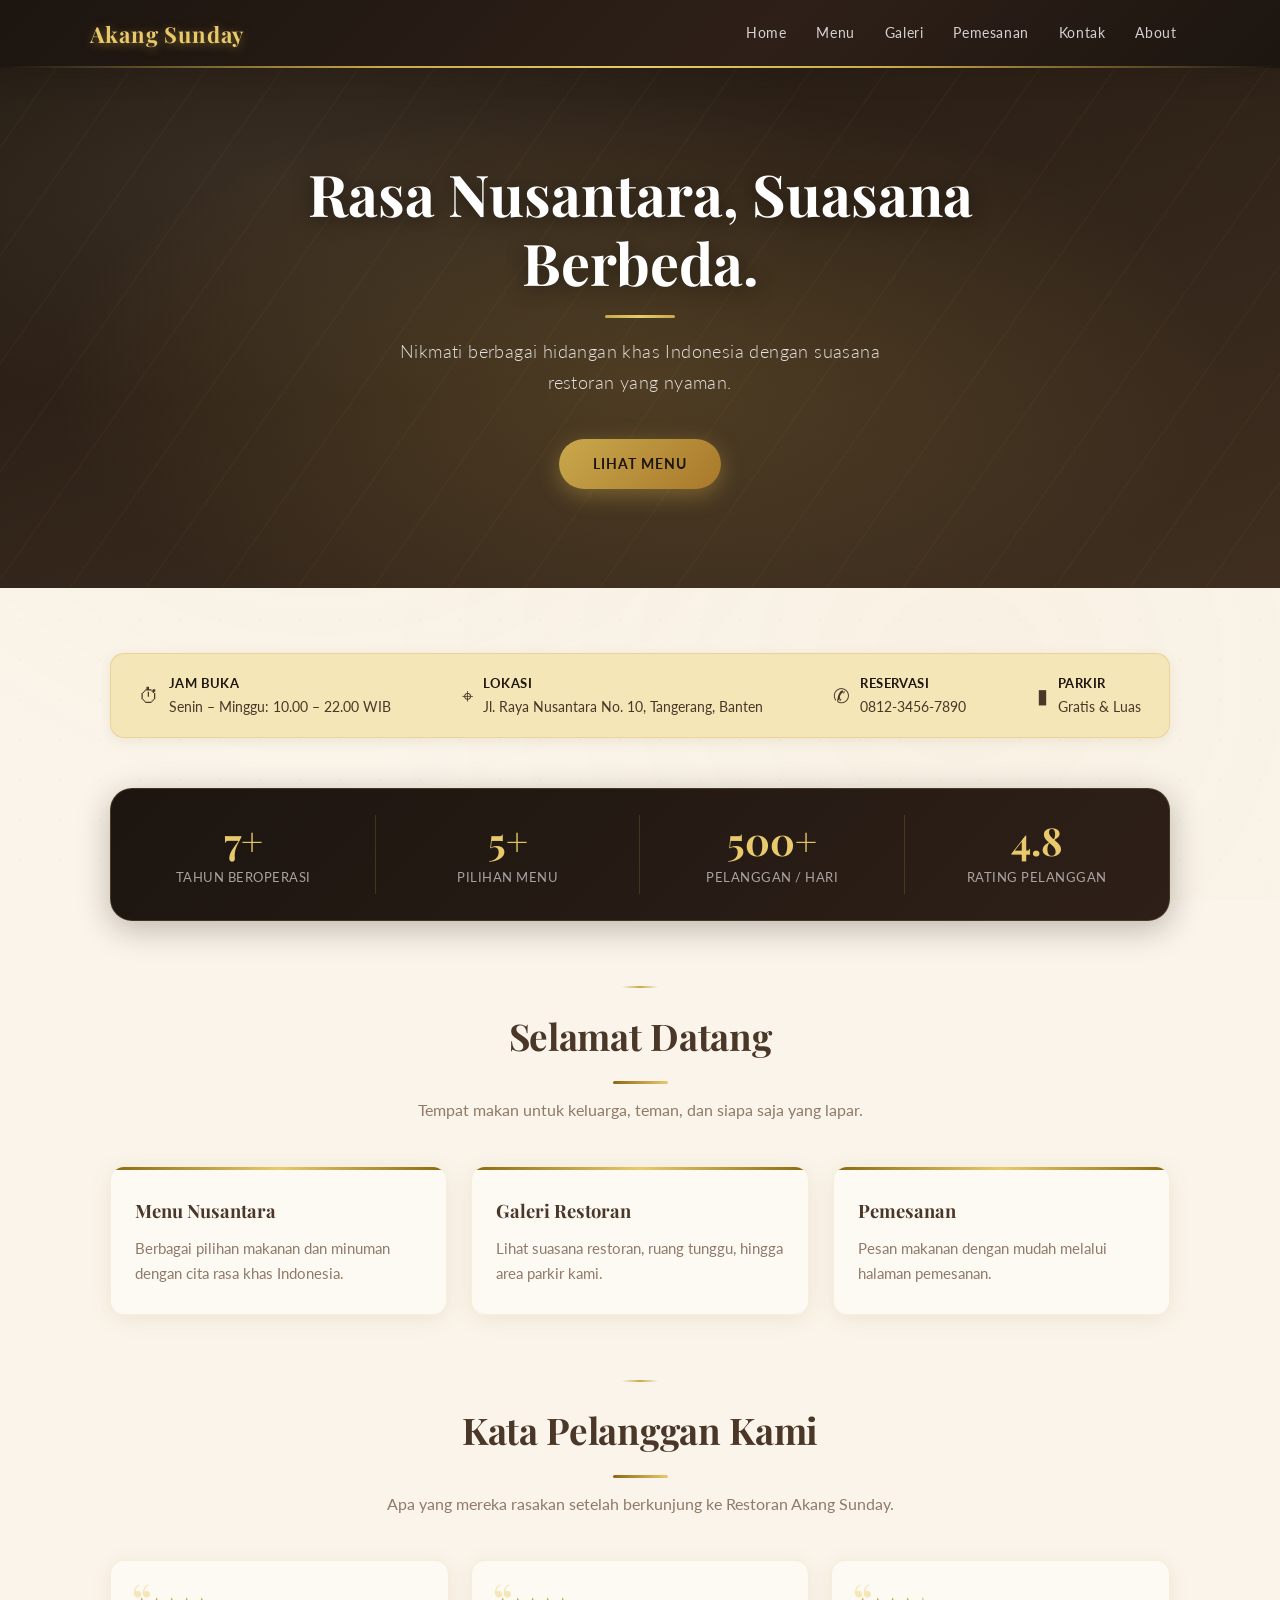
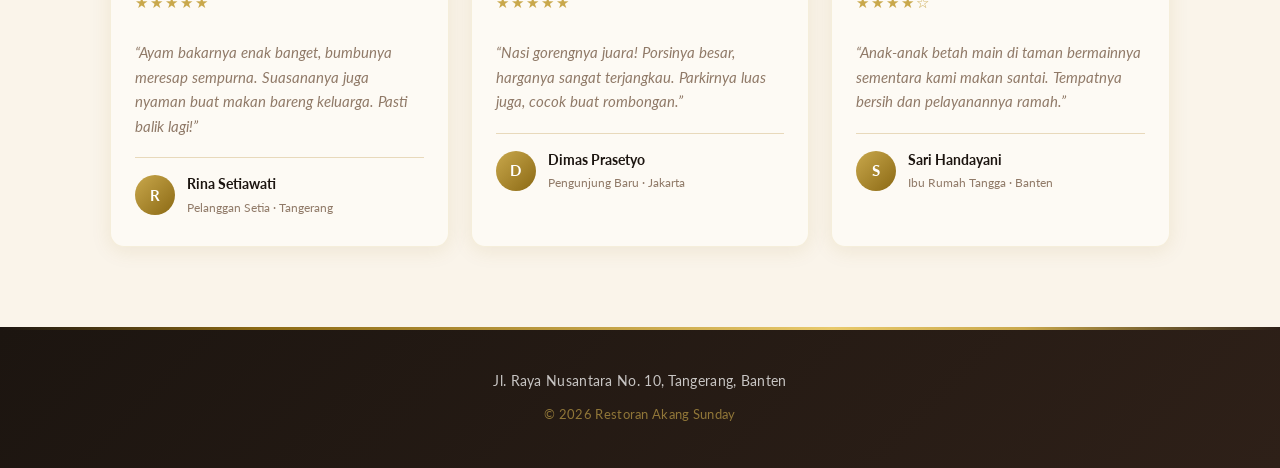
==== index.html @ 88103ca1 "index.html" ====
<!DOCTYPE html>
<html lang="id">

<head>
    <meta charset="UTF-8">
    <meta name="viewport" content="width=device-width, initial-scale=1.0">
    <title>Restoran Akang Sunday &mdash; Rasa Nusantara, Suasana Berbeda</title>
    <meta name="description"
        content="Restoran Akang Sunday menyajikan hidangan khas Nusantara dengan suasana nyaman untuk keluarga dan teman.">

    <link rel="stylesheet" href="style.css">
</head>

<body>

    <!-- NAVBAR -->
    <nav>
        <div class="logo">Akang Sunday</div>

        <div class="nav-menu">
            <a href="index.html">Home</a>
            <a href="menu.html">Menu</a>
            <a href="gallery.html">Galeri</a>
            <a href="pemesanan.html">Pemesanan</a>
            <a href="kontak.html">Kontak</a>
            <a href="about.html">About</a>
        </div>
    </nav>

    <!-- HERO -->
    <section class="hero">
        <div class="hero-content">

            <h1>Rasa Nusantara, Suasana Berbeda.</h1>

            <p>
                Nikmati berbagai hidangan khas Indonesia
                dengan suasana restoran yang nyaman.
            </p>

            <a href="menu.html" class="button">
                Lihat Menu
            </a>

        </div>
    </section>

    <!-- CONTENT -->
    <div class="container">

        <!-- INFO STRIP -->
        <div class="info-strip">

            <div class="info-strip-item">
                <span class="info-strip-icon">&#9201;</span>
                <div>
                    <strong>Jam Buka</strong>
                    Senin &ndash; Minggu: 10.00 &ndash; 22.00 WIB
                </div>
            </div>

            <div class="info-strip-item">
                <span class="info-strip-icon">&#8982;</span>
                <div>
                    <strong>Lokasi</strong>
                    Jl. Raya Nusantara No. 10, Tangerang, Banten
                </div>
            </div>

            <div class="info-strip-item">
                <span class="info-strip-icon">&#9990;</span>
                <div>
                    <strong>Reservasi</strong>
                    0812-3456-7890
                </div>
            </div>

            <div class="info-strip-item">
                <span class="info-strip-icon">&#9646;</span>
                <div>
                    <strong>Parkir</strong>
                    Gratis &amp; Luas
                </div>
            </div>

        </div>

        <!-- STATS BANNER -->
        <div class="stats-banner">

            <div class="stat-item">
                <span class="stat-number">7+</span>
                <span class="stat-label">Tahun Beroperasi</span>
            </div>

            <div class="stat-item">
                <span class="stat-number">5+</span>
                <span class="stat-label">Pilihan Menu</span>
            </div>

            <div class="stat-item">
                <span class="stat-number">500+</span>
                <span class="stat-label">Pelanggan / Hari</span>
            </div>

            <div class="stat-item">
                <span class="stat-number">4.8</span>
                <span class="stat-label">Rating Pelanggan</span>
            </div>

        </div>

        <!-- SELAMAT DATANG -->
        <div class="title">
            <h2>Selamat Datang</h2>

            <p>
                Tempat makan untuk keluarga, teman,
                dan siapa saja yang lapar.
            </p>
        </div>

        <div class="card">

            <div class="item">
                <h3>Menu Nusantara</h3>

                <p>
                    Berbagai pilihan makanan dan minuman
                    dengan cita rasa khas Indonesia.
                </p>
            </div>

            <div class="item">
                <h3>Galeri Restoran</h3>

                <p>
                    Lihat suasana restoran, ruang tunggu,
                    hingga area parkir kami.
                </p>
            </div>

            <div class="item">
                <h3>Pemesanan</h3>

                <p>
                    Pesan makanan dengan mudah melalui
                    halaman pemesanan.
                </p>
            </div>

        </div>

        <!-- TESTIMONI -->
        <div class="testimoni-section">

            <div class="title">
                <h2>Kata Pelanggan Kami</h2>
                <p>
                    Apa yang mereka rasakan setelah berkunjung
                    ke Restoran Akang Sunday.
                </p>
            </div>

            <div class="testimoni-grid">

                <div class="testimoni-card">
                    <div class="testimoni-stars">&#9733;&#9733;&#9733;&#9733;&#9733;</div>
                    <p class="testimoni-text">
                        &ldquo;Ayam bakarnya enak banget, bumbunya meresap
                        sempurna. Suasananya juga nyaman buat makan
                        bareng keluarga. Pasti balik lagi!&rdquo;
                    </p>
                    <div class="testimoni-author">
                        <div class="testimoni-avatar">R</div>
                        <div>
                            <div class="testimoni-name">Rina Setiawati</div>
                            <div class="testimoni-meta">Pelanggan Setia &middot; Tangerang</div>
                        </div>
                    </div>
                </div>

                <div class="testimoni-card">
                    <div class="testimoni-stars">&#9733;&#9733;&#9733;&#9733;&#9733;</div>
                    <p class="testimoni-text">
                        &ldquo;Nasi gorengnya juara! Porsinya besar, harganya
                        sangat terjangkau. Parkirnya luas juga, cocok
                        buat rombongan.&rdquo;
                    </p>
                    <div class="testimoni-author">
                        <div class="testimoni-avatar">D</div>
                        <div>
                            <div class="testimoni-name">Dimas Prasetyo</div>
                            <div class="testimoni-meta">Pengunjung Baru &middot; Jakarta</div>
                        </div>
                    </div>
                </div>

                <div class="testimoni-card">
                    <div class="testimoni-stars">&#9733;&#9733;&#9733;&#9733;&#9734;</div>
                    <p class="testimoni-text">
                        &ldquo;Anak-anak betah main di taman bermainnya
                        sementara kami makan santai. Tempatnya bersih
                        dan pelayanannya ramah.&rdquo;
                    </p>
                    <div class="testimoni-author">
                        <div class="testimoni-avatar">S</div>
                        <div>
                            <div class="testimoni-name">Sari Handayani</div>
                            <div class="testimoni-meta">Ibu Rumah Tangga &middot; Banten</div>
                        </div>
                    </div>
                </div>

            </div>

        </div>

    </div>

    <!-- FOOTER -->
    <footer>
        <p>
            Jl. Raya Nusantara No. 10, Tangerang, Banten
        </p>

        <p>
            &copy; 2026 Restoran Akang Sunday
        </p>
    </footer>

</body>

</html>
---- style.css ----
/* =====================================================
   RESTORAN AKANG SUNDAY — CREAM & GOLD LUXURY THEME
   Palette: Warm cream · Rich gold · Deep charcoal
   ===================================================== */

@import url('https://fonts.googleapis.com/css2?family=Playfair+Display:ital,wght@0,400;0,600;0,700;1,400&family=Lato:wght@300;400;700&display=swap');

/* === CSS CUSTOM PROPERTIES === */
:root {
    /* Gold Palette */
    --emas-gelap:    #8b6914;
    --emas:          #c9a84c;
    --emas-muda:     #e8c96b;
    --emas-pucat:    #f5e6b8;

    /* Cream Palette */
    --krem-gelap:    #e8d9bb;
    --krem:          #f5ede0;
    --krem-muda:     #faf4ea;
    --putih-hangat:  #fdfaf4;

    /* Charcoal / Text */
    --teks-gelap:    #1c1510;
    --teks-sedang:   #4a3728;
    --teks-ringan:   #907a68;

    /* Functional */
    --shadow-lembut: rgba(140, 105, 20, 0.10);
    --shadow-medium: rgba(140, 105, 20, 0.22);
    --shadow-kuat:   rgba(28, 21, 16, 0.28);

    --radius-sm:     8px;
    --radius-md:     14px;
    --radius-lg:     22px;
    --transition:    0.3s ease;
}

/* === RESET & BASE === */
*,
*::before,
*::after {
    box-sizing: border-box;
    margin: 0;
    padding: 0;
}

html {
    scroll-behavior: smooth;
}

body {
    font-family: 'Lato', Arial, sans-serif;
    background-color: var(--krem-muda);
    color: var(--teks-gelap);
    line-height: 1.75;
}

/* Subtle diamond pattern background */
body::before {
    content: '';
    position: fixed;
    inset: 0;
    background-image:
        radial-gradient(circle at 25% 25%, rgba(201,168,76,0.06) 0%, transparent 50%),
        radial-gradient(circle at 75% 75%, rgba(201,168,76,0.04) 0%, transparent 50%),
        url("data:image/svg+xml,%3Csvg width='40' height='40' viewBox='0 0 40 40' xmlns='http://www.w3.org/2000/svg'%3E%3Ccircle cx='20' cy='20' r='1' fill='%23c9a84c' opacity='0.08'/%3E%3C/svg%3E");
    pointer-events: none;
    z-index: 0;
}

/* === NAVBAR === */
nav {
    background: linear-gradient(135deg, #1c1510 0%, #2e2018 60%, #1c1510 100%);
    padding: 0 7%;
    display: flex;
    justify-content: space-between;
    align-items: center;
    height: 68px;
    position: sticky;
    top: 0;
    z-index: 999;
    box-shadow: 0 4px 24px var(--shadow-kuat);
}

nav::after {
    content: '';
    position: absolute;
    bottom: 0;
    left: 0;
    right: 0;
    height: 2px;
    background: linear-gradient(90deg, transparent 0%, var(--emas) 30%, var(--emas-muda) 50%, var(--emas) 70%, transparent 100%);
}

.logo {
    color: var(--emas-muda);
    font-family: 'Playfair Display', serif;
    font-size: 22px;
    font-weight: 700;
    letter-spacing: 0.8px;
    text-shadow: 0 2px 10px rgba(201,168,76,0.5);
    transition: var(--transition);
    text-decoration: none;
}

.logo:hover {
    color: #fff;
    text-shadow: 0 0 18px var(--emas);
}

.nav-menu {
    display: flex;
    gap: 2px;
    align-items: center;
}

.nav-menu a {
    color: rgba(255,255,255,0.80);
    text-decoration: none;
    font-size: 13.5px;
    font-weight: 400;
    letter-spacing: 0.6px;
    padding: 8px 14px;
    border-radius: var(--radius-sm);
    transition: var(--transition);
    position: relative;
}

.nav-menu a::after {
    content: '';
    position: absolute;
    bottom: 4px;
    left: 50%;
    transform: translateX(-50%) scaleX(0);
    width: 55%;
    height: 2px;
    background: var(--emas-muda);
    border-radius: 2px;
    transition: transform 0.3s ease;
}

.nav-menu a:hover {
    color: var(--emas-muda);
    background: rgba(201,168,76,0.08);
}

.nav-menu a:hover::after {
    transform: translateX(-50%) scaleX(1);
}

/* === HERO SECTION === */
.hero {
    background:
        linear-gradient(160deg, rgba(28,21,16,0.82) 0%, rgba(74,55,40,0.65) 100%),
        linear-gradient(135deg, #3d2b1a 0%, #2a1e10 100%);
    min-height: 520px;
    display: flex;
    align-items: center;
    justify-content: center;
    text-align: center;
    position: relative;
    overflow: hidden;
    z-index: 1;
}

.hero::before {
    content: '';
    position: absolute;
    inset: 0;
    background:
        radial-gradient(ellipse at 50% 60%, rgba(201,168,76,0.18) 0%, transparent 65%),
        radial-gradient(ellipse at 20% 20%, rgba(245,230,184,0.08) 0%, transparent 40%);
}

/* Gold diagonal shimmer */
.hero::after {
    content: '';
    position: absolute;
    inset: 0;
    background: repeating-linear-gradient(
        -55deg,
        transparent,
        transparent 60px,
        rgba(201,168,76,0.03) 60px,
        rgba(201,168,76,0.03) 62px
    );
}

.hero-content {
    position: relative;
    z-index: 2;
    padding: 70px 20px;
    max-width: 720px;
    animation: fadeInUp 0.9s ease both;
}

.hero-content h1 {
    font-family: 'Playfair Display', serif;
    font-size: clamp(2rem, 5vw, 3.6rem);
    font-weight: 700;
    color: #fff;
    text-shadow: 0 3px 20px rgba(0,0,0,0.45);
    margin-bottom: 18px;
    line-height: 1.2;
}

.hero-content h1::after {
    content: '';
    display: block;
    width: 70px;
    height: 3px;
    background: linear-gradient(90deg, var(--emas), var(--emas-muda), var(--emas));
    margin: 18px auto 0;
    border-radius: 2px;
}

.hero-content p {
    font-size: 18px;
    color: rgba(255,255,255,0.85);
    margin-bottom: 32px;
    font-weight: 300;
    letter-spacing: 0.4px;
    max-width: 500px;
    margin-left: auto;
    margin-right: auto;
}

/* === BUTTON === */
.button {
    display: inline-block;
    padding: 13px 34px;
    margin-top: 8px;
    background: linear-gradient(135deg, var(--emas) 0%, #a8782a 100%);
    color: #1c1510;
    border: none;
    border-radius: 50px;
    cursor: pointer;
    font-family: 'Lato', sans-serif;
    font-size: 14px;
    font-weight: 700;
    letter-spacing: 1px;
    text-decoration: none;
    text-transform: uppercase;
    box-shadow: 0 6px 22px rgba(201,168,76,0.4);
    transition: all 0.3s ease;
    position: relative;
    overflow: hidden;
}

.button::before {
    content: '';
    position: absolute;
    top: 0;
    left: -100%;
    width: 100%;
    height: 100%;
    background: linear-gradient(90deg, transparent, rgba(255,255,255,0.25), transparent);
    transition: left 0.5s ease;
}

.button:hover {
    transform: translateY(-3px);
    box-shadow: 0 12px 30px rgba(201,168,76,0.5);
    background: linear-gradient(135deg, var(--emas-muda) 0%, var(--emas) 100%);
    color: #1c1510;
}

.button:hover::before {
    left: 100%;
}

.button:active {
    transform: translateY(-1px);
}

/* === CONTAINER & LAYOUT === */
.container {
    width: 90%;
    max-width: 1060px;
    margin: 65px auto;
    position: relative;
    z-index: 1;
}

/* === TITLE SECTION === */
.title {
    text-align: center;
    margin-bottom: 42px;
    position: relative;
}

.title::before {
    content: '';
    display: block;
    width: 36px;
    height: 2px;
    background: linear-gradient(90deg, transparent, var(--emas), transparent);
    margin: 0 auto 16px;
    border-radius: 2px;
}

.title h2 {
    font-family: 'Playfair Display', serif;
    font-size: clamp(1.6rem, 3vw, 2.3rem);
    font-weight: 700;
    color: var(--teks-sedang);
    margin-bottom: 12px;
    letter-spacing: -0.3px;
}

.title h2::after {
    content: '';
    display: block;
    width: 55px;
    height: 3px;
    background: linear-gradient(90deg, var(--emas-gelap), var(--emas-muda));
    margin: 12px auto 0;
    border-radius: 2px;
}

.title p {
    color: var(--teks-ringan);
    font-size: 16px;
    max-width: 520px;
    margin: 0 auto;
}

/* === CARDS (Feature Cards) === */
.card,
.menu {
    display: grid;
    grid-template-columns: repeat(3, 1fr);
    gap: 24px;
}

.item,
.menu-item,
.info-box,
.form-box {
    background: var(--putih-hangat);
    border-radius: var(--radius-md);
    padding: 28px 24px;
    box-shadow: 0 4px 22px var(--shadow-lembut);
    border: 1px solid rgba(201,168,76,0.15);
    transition: transform 0.3s ease, box-shadow 0.3s ease;
    position: relative;
    overflow: hidden;
}

.item::before,
.info-box::before {
    content: '';
    position: absolute;
    top: 0;
    left: 0;
    right: 0;
    height: 3px;
    background: linear-gradient(90deg, var(--emas-gelap), var(--emas-muda), var(--emas-gelap));
}

.item:hover,
.info-box:hover {
    transform: translateY(-6px);
    box-shadow: 0 14px 38px var(--shadow-medium);
}

.item h3,
.menu-content h3,
.info-box h3 {
    font-family: 'Playfair Display', serif;
    color: var(--teks-sedang);
    font-size: 1.15rem;
    margin-bottom: 10px;
}

.item p,
.info-box p {
    color: var(--teks-ringan);
    font-size: 14.5px;
    line-height: 1.7;
}

/* === MENU PAGE === */
.menu-item {
    padding: 0;
    overflow: hidden;
    border-radius: var(--radius-md);
}

.menu-item::before {
    display: none;
}

.menu-item:hover {
    transform: translateY(-7px);
    box-shadow: 0 16px 42px var(--shadow-medium);
}

.menu-item img {
    width: 100%;
    height: 200px;
    object-fit: cover;
    display: block;
    transition: transform 0.5s ease;
}

.menu-item:hover img {
    transform: scale(1.07);
}

.menu-content {
    padding: 20px;
    border-top: 3px solid var(--emas);
}

.menu-content h3 {
    font-family: 'Playfair Display', serif;
    margin-bottom: 6px;
}

.menu-content p {
    font-size: 14px;
    color: var(--teks-ringan);
    margin-bottom: 14px;
}

.price {
    color: var(--emas-gelap);
    font-weight: 700;
    font-size: 17px;
    display: inline-block;
    background: var(--emas-pucat);
    padding: 3px 14px;
    border-radius: 20px;
}

/* === GALLERY === */
.gallery {
    display: grid;
    grid-template-columns: 1fr 1fr;
    gap: 24px;
}

.gallery-item {
    background: var(--putih-hangat);
    padding: 12px;
    border-radius: var(--radius-md);
    box-shadow: 0 4px 22px var(--shadow-lembut);
    border: 1px solid rgba(201,168,76,0.15);
    transition: transform 0.3s ease, box-shadow 0.3s ease;
    overflow: hidden;
}

.gallery-item:hover {
    transform: translateY(-5px) scale(1.01);
    box-shadow: 0 14px 40px var(--shadow-medium);
}

.gallery-item img {
    width: 100%;
    height: 250px;
    object-fit: cover;
    border-radius: var(--radius-sm);
    display: block;
    transition: transform 0.5s ease;
}

.gallery-item:hover img {
    transform: scale(1.04);
}

.gallery-item h3 {
    font-family: 'Playfair Display', serif;
    color: var(--teks-sedang);
    margin: 12px 0 5px;
    font-size: 1rem;
}

.gallery-item p {
    color: var(--teks-ringan);
    font-size: 13.5px;
}

/* === VIDEO === */
.video {
    width: 100%;
    max-height: 500px;
    border-radius: var(--radius-md);
    box-shadow: 0 8px 30px var(--shadow-kuat);
    display: block;
    border: 3px solid var(--emas);
    margin-bottom: 50px;
}

/* === FORM STYLES === */
.form-box {
    max-width: 720px;
    margin: 0 auto;
    padding: 38px 42px;
}

.form-box h2 {
    font-family: 'Playfair Display', serif;
    color: var(--teks-sedang);
    margin-bottom: 24px;
    font-size: 1.55rem;
}

label {
    display: block;
    margin-top: 20px;
    font-weight: 700;
    font-size: 13px;
    letter-spacing: 0.6px;
    text-transform: uppercase;
    color: var(--teks-sedang);
}

input,
select,
textarea {
    width: 100%;
    padding: 13px 16px;
    margin-top: 8px;
    border: 2px solid var(--krem-gelap);
    border-radius: var(--radius-sm);
    font-family: 'Lato', sans-serif;
    font-size: 15px;
    color: var(--teks-gelap);
    background: var(--putih-hangat);
    transition: border-color 0.3s ease, box-shadow 0.3s ease;
    outline: none;
}

input:focus,
select:focus,
textarea:focus {
    border-color: var(--emas);
    box-shadow: 0 0 0 3px rgba(201,168,76,0.18);
    background: #fff;
}

select {
    appearance: none;
    background-image: url("data:image/svg+xml,%3Csvg xmlns='http://www.w3.org/2000/svg' width='16' height='16' fill='%238b6914' viewBox='0 0 16 16'%3E%3Cpath d='M7.247 11.14L2.451 5.658C1.885 5.013 2.345 4 3.204 4h9.592a1 1 0 0 1 .753 1.659l-4.796 5.48a1 1 0 0 1-1.506 0z'/%3E%3C/svg%3E");
    background-repeat: no-repeat;
    background-position: right 14px center;
    background-color: var(--putih-hangat);
    padding-right: 40px;
    cursor: pointer;
}

textarea {
    resize: vertical;
    min-height: 100px;
}

/* === PEMESANAN PAGE === */
.order-info {
    display: grid;
    grid-template-columns: 1fr 1fr;
    gap: 24px;
    margin-bottom: 40px;
}

.info-box {
    line-height: 1.8;
}

.info-box li {
    margin-bottom: 8px;
    color: var(--teks-ringan);
}

.info-box ul {
    padding-left: 18px;
}

.info-box ul ul {
    margin-top: 6px;
}

.info-box ol {
    padding-left: 20px;
}

.info-box ol li,
.info-box ul li {
    padding: 3px 0;
}

.add-order {
    margin-top: 28px;
    padding: 24px;
    background: linear-gradient(135deg, var(--krem) 0%, var(--krem-gelap) 100%);
    border-radius: var(--radius-sm);
    border: 1px solid rgba(201,168,76,0.22);
}

.add-order h3 {
    font-family: 'Playfair Display', serif;
    color: var(--teks-sedang);
    margin-bottom: 10px;
}

/* === CART / PESANAN === */
.cart-box {
    margin-top: 24px;
    background: var(--krem-muda);
    border-radius: var(--radius-sm);
    padding: 20px;
    border: 1px solid rgba(201,168,76,0.20);
}

.cart-box h3 {
    font-family: 'Playfair Display', serif;
    color: var(--teks-sedang);
    margin-bottom: 14px;
    padding-bottom: 10px;
    border-bottom: 2px solid var(--emas-pucat);
}

.cart-item {
    display: flex;
    justify-content: space-between;
    align-items: center;
    padding: 14px 0;
    border-bottom: 1px solid var(--krem-gelap);
    transition: padding 0.2s, background 0.2s;
}

.cart-item:hover {
    background: rgba(201,168,76,0.05);
    padding-left: 8px;
    padding-right: 8px;
    border-radius: 6px;
}

.cart-item b {
    color: var(--teks-gelap);
    font-size: 15px;
}

.cart-item small {
    display: block;
    margin-top: 4px;
    color: var(--teks-ringan);
    font-size: 13px;
}

.cart-actions {
    display: flex;
    align-items: center;
    gap: 8px;
}

.cart-actions button {
    border: none;
    width: 32px;
    height: 32px;
    border-radius: 8px;
    background: linear-gradient(135deg, var(--emas) 0%, #a8782a 100%);
    color: #1c1510;
    font-size: 16px;
    font-weight: bold;
    cursor: pointer;
    transition: all 0.2s ease;
    display: flex;
    align-items: center;
    justify-content: center;
}

.cart-actions button:hover {
    background: linear-gradient(135deg, var(--teks-sedang) 0%, var(--teks-gelap) 100%);
    color: var(--emas-muda);
    transform: scale(1.1);
}

.cart-actions span {
    font-weight: 700;
    color: var(--teks-sedang);
    min-width: 24px;
    text-align: center;
}

.total {
    display: flex;
    justify-content: space-between;
    margin-top: 18px;
    padding: 16px 14px;
    border-top: 2px solid var(--emas);
    color: var(--teks-gelap);
    background: var(--emas-pucat);
    border-radius: 0 0 var(--radius-sm) var(--radius-sm);
}

.total b {
    font-family: 'Playfair Display', serif;
    font-size: 1rem;
}

#total {
    color: var(--emas-gelap);
    font-size: 1.1rem;
}

/* === FOOTER === */
footer {
    margin-top: 80px;
    padding: 36px 20px;
    background: linear-gradient(135deg, #1c1510 0%, #2e2018 100%);
    color: rgba(255,255,255,0.75);
    text-align: center;
    position: relative;
    overflow: hidden;
}

footer::before {
    content: '';
    position: absolute;
    top: 0;
    left: 0;
    right: 0;
    height: 3px;
    background: linear-gradient(90deg, transparent 0%, var(--emas-gelap) 20%, var(--emas) 50%, var(--emas-muda) 65%, var(--emas) 80%, transparent 100%);
}

footer p {
    margin: 6px 0;
    font-size: 14px;
    letter-spacing: 0.3px;
}

footer p:last-child {
    color: rgba(201,168,76,0.65);
    font-size: 13px;
    margin-top: 10px;
}

/* === ANIMATIONS === */
@keyframes fadeInUp {
    from { opacity: 0; transform: translateY(28px); }
    to   { opacity: 1; transform: translateY(0); }
}

@keyframes fadeIn {
    from { opacity: 0; }
    to   { opacity: 1; }
}

.item:nth-child(1) { animation: fadeInUp 0.6s 0.10s ease both; }
.item:nth-child(2) { animation: fadeInUp 0.6s 0.20s ease both; }
.item:nth-child(3) { animation: fadeInUp 0.6s 0.30s ease both; }

.menu-item:nth-child(1) { animation: fadeInUp 0.55s 0.05s ease both; }
.menu-item:nth-child(2) { animation: fadeInUp 0.55s 0.12s ease both; }
.menu-item:nth-child(3) { animation: fadeInUp 0.55s 0.19s ease both; }
.menu-item:nth-child(4) { animation: fadeInUp 0.55s 0.26s ease both; }
.menu-item:nth-child(5) { animation: fadeInUp 0.55s 0.33s ease both; }
.menu-item:nth-child(6) { animation: fadeInUp 0.55s 0.40s ease both; }
.menu-item:nth-child(7) { animation: fadeInUp 0.55s 0.47s ease both; }
.menu-item:nth-child(8) { animation: fadeInUp 0.55s 0.54s ease both; }

.gallery-item:nth-child(1) { animation: fadeInUp 0.6s 0.10s ease both; }
.gallery-item:nth-child(2) { animation: fadeInUp 0.6s 0.20s ease both; }
.gallery-item:nth-child(3) { animation: fadeInUp 0.6s 0.30s ease both; }
.gallery-item:nth-child(4) { animation: fadeInUp 0.6s 0.40s ease both; }

/* === SCROLLBAR === */
::-webkit-scrollbar { width: 8px; }
::-webkit-scrollbar-track { background: var(--krem-gelap); }
::-webkit-scrollbar-thumb { background: var(--emas); border-radius: 4px; }
::-webkit-scrollbar-thumb:hover { background: var(--emas-gelap); }

/* === SELECTION === */
::selection {
    background: var(--emas-pucat);
    color: var(--teks-gelap);
}

/* ========================
   TAMBAHAN: HOME PAGE EXTRAS
   ======================== */

/* Stats Banner */
.stats-banner {
    display: grid;
    grid-template-columns: repeat(4, 1fr);
    gap: 0;
    background: linear-gradient(135deg, #1c1510 0%, #2e2018 100%);
    border-radius: var(--radius-lg);
    overflow: hidden;
    margin-bottom: 65px;
    box-shadow: 0 8px 32px var(--shadow-kuat);
    border: 1px solid rgba(201,168,76,0.2);
}

.stat-item {
    text-align: center;
    padding: 32px 20px;
    position: relative;
    transition: background 0.3s;
}

.stat-item:not(:last-child)::after {
    content: '';
    position: absolute;
    right: 0;
    top: 20%;
    height: 60%;
    width: 1px;
    background: rgba(201,168,76,0.2);
}

.stat-item:hover {
    background: rgba(201,168,76,0.07);
}

.stat-number {
    font-family: 'Playfair Display', serif;
    font-size: 2.4rem;
    font-weight: 700;
    color: var(--emas-muda);
    line-height: 1;
    display: block;
}

.stat-label {
    font-size: 13px;
    color: rgba(255,255,255,0.6);
    letter-spacing: 0.5px;
    margin-top: 6px;
    display: block;
    text-transform: uppercase;
}

/* Jam Operasional / Info Strip */
.info-strip {
    background: var(--emas-pucat);
    border: 1px solid rgba(201,168,76,0.3);
    border-radius: var(--radius-md);
    padding: 18px 28px;
    display: flex;
    align-items: center;
    justify-content: space-between;
    flex-wrap: wrap;
    gap: 14px;
    margin-bottom: 50px;
    box-shadow: 0 3px 12px var(--shadow-lembut);
}

.info-strip-item {
    display: flex;
    align-items: center;
    gap: 10px;
    font-size: 14px;
    color: var(--teks-sedang);
}

.info-strip-icon {
    font-size: 20px;
    flex-shrink: 0;
}

.info-strip-item strong {
    display: block;
    color: var(--teks-gelap);
    font-size: 13px;
    font-weight: 700;
    letter-spacing: 0.4px;
    text-transform: uppercase;
}

/* Testimoni */
.testimoni-section {
    margin-top: 65px;
}

.testimoni-grid {
    display: grid;
    grid-template-columns: repeat(3, 1fr);
    gap: 22px;
}

.testimoni-card {
    background: var(--putih-hangat);
    border-radius: var(--radius-md);
    padding: 28px 24px;
    box-shadow: 0 4px 20px var(--shadow-lembut);
    border: 1px solid rgba(201,168,76,0.15);
    position: relative;
    transition: transform 0.3s, box-shadow 0.3s;
    animation: fadeInUp 0.6s ease both;
}

.testimoni-card:nth-child(1) { animation-delay: 0.1s; }
.testimoni-card:nth-child(2) { animation-delay: 0.2s; }
.testimoni-card:nth-child(3) { animation-delay: 0.3s; }

.testimoni-card:hover {
    transform: translateY(-5px);
    box-shadow: 0 12px 35px var(--shadow-medium);
}

.testimoni-card::before {
    content: '\201C';
    position: absolute;
    top: 14px;
    left: 20px;
    font-family: 'Playfair Display', serif;
    font-size: 52px;
    color: var(--emas-pucat);
    line-height: 1;
}

.testimoni-stars {
    color: var(--emas);
    font-size: 15px;
    letter-spacing: 2px;
    margin-bottom: 12px;
}

.testimoni-text {
    font-size: 14.5px;
    color: var(--teks-ringan);
    line-height: 1.7;
    margin-bottom: 18px;
    font-style: italic;
    padding-top: 14px;
}

.testimoni-author {
    display: flex;
    align-items: center;
    gap: 12px;
    border-top: 1px solid var(--krem-gelap);
    padding-top: 14px;
}

.testimoni-avatar {
    width: 40px;
    height: 40px;
    border-radius: 50%;
    background: linear-gradient(135deg, var(--emas), var(--emas-gelap));
    display: flex;
    align-items: center;
    justify-content: center;
    color: #fff;
    font-weight: 700;
    font-size: 15px;
    flex-shrink: 0;
}

.testimoni-name {
    font-weight: 700;
    color: var(--teks-gelap);
    font-size: 14px;
}

.testimoni-meta {
    font-size: 12px;
    color: var(--teks-ringan);
}

/* ========================
   TAMBAHAN: ABOUT PAGE
   ======================== */

/* Facility checklist */
.facility-grid {
    display: grid;
    grid-template-columns: 1fr 1fr;
    gap: 12px;
    margin-top: 20px;
}

.facility-item {
    display: flex;
    align-items: center;
    gap: 12px;
    padding: 12px 16px;
    background: var(--krem-muda);
    border-radius: var(--radius-sm);
    border: 1px solid rgba(201,168,76,0.18);
    transition: background 0.25s, transform 0.25s;
}

.facility-item:hover {
    background: var(--emas-pucat);
    transform: translateX(4px);
}

.facility-check {
    width: 24px;
    height: 24px;
    border-radius: 50%;
    background: linear-gradient(135deg, var(--emas) 0%, var(--emas-gelap) 100%);
    display: flex;
    align-items: center;
    justify-content: center;
    color: #fff;
    font-size: 12px;
    font-weight: 700;
    flex-shrink: 0;
}

.facility-text {
    font-size: 14.5px;
    color: var(--teks-sedang);
    font-weight: 400;
}

/* ========================
   TAMBAHAN: MENU PAGE
   ======================== */

/* Menu category label */
.menu-category-label {
    grid-column: 1 / -1;
    display: flex;
    align-items: center;
    gap: 14px;
    padding: 10px 0 6px;
}

.menu-category-label h3 {
    font-family: 'Playfair Display', serif;
    font-size: 1.3rem;
    color: var(--teks-sedang);
    white-space: nowrap;
}

.menu-category-label::after {
    content: '';
    flex: 1;
    height: 1px;
    background: linear-gradient(90deg, var(--emas), transparent);
}

/* Pesan sekarang button at bottom of menu */
.menu-cta {
    text-align: center;
    margin-top: 48px;
    padding: 40px;
    background: linear-gradient(135deg, #1c1510 0%, #2e2018 100%);
    border-radius: var(--radius-lg);
    box-shadow: 0 8px 32px var(--shadow-kuat);
    position: relative;
    overflow: hidden;
}

.menu-cta::before {
    content: '';
    position: absolute;
    inset: 0;
    background: radial-gradient(ellipse at 50% 60%, rgba(201,168,76,0.15) 0%, transparent 65%);
}

.menu-cta h3 {
    font-family: 'Playfair Display', serif;
    color: #fff;
    font-size: 1.6rem;
    margin-bottom: 10px;
    position: relative;
}

.menu-cta p {
    color: rgba(255,255,255,0.65);
    font-size: 15px;
    margin-bottom: 22px;
    position: relative;
}

.menu-cta .button {
    position: relative;
    font-size: 15px;
    padding: 14px 40px;
}

/* === RESPONSIVE — MOBILE === */
@media (max-width: 768px) {

    nav {
        height: auto;
        padding: 14px 5%;
        flex-direction: column;
        gap: 12px;
    }

    .nav-menu {
        flex-wrap: wrap;
        justify-content: center;
        gap: 4px;
    }

    .nav-menu a {
        font-size: 13px;
        padding: 7px 11px;
    }

    .hero { min-height: 380px; }

    .hero-content h1 { font-size: 1.8rem; }

    .card,
    .menu,
    .order-info,
    .testimoni-grid {
        grid-template-columns: 1fr;
    }

    .gallery {
        grid-template-columns: 1fr;
    }

    .stats-banner {
        grid-template-columns: repeat(2, 1fr);
    }

    .stat-item:nth-child(2)::after { display: none; }

    .info-strip {
        flex-direction: column;
        gap: 12px;
    }

    .facility-grid {
        grid-template-columns: 1fr;
    }

    .form-box {
        padding: 24px 20px;
    }

    .cart-item {
        align-items: flex-start;
        flex-direction: column;
        gap: 10px;
    }

    .container { margin: 40px auto; }

    .menu-cta { padding: 28px 20px; }
}

@media (max-width: 480px) {
    .hero-content { padding: 45px 15px; }
    .logo { font-size: 19px; }
    .stats-banner { grid-template-columns: repeat(2, 1fr); }
    .stat-number { font-size: 1.9rem; }
}
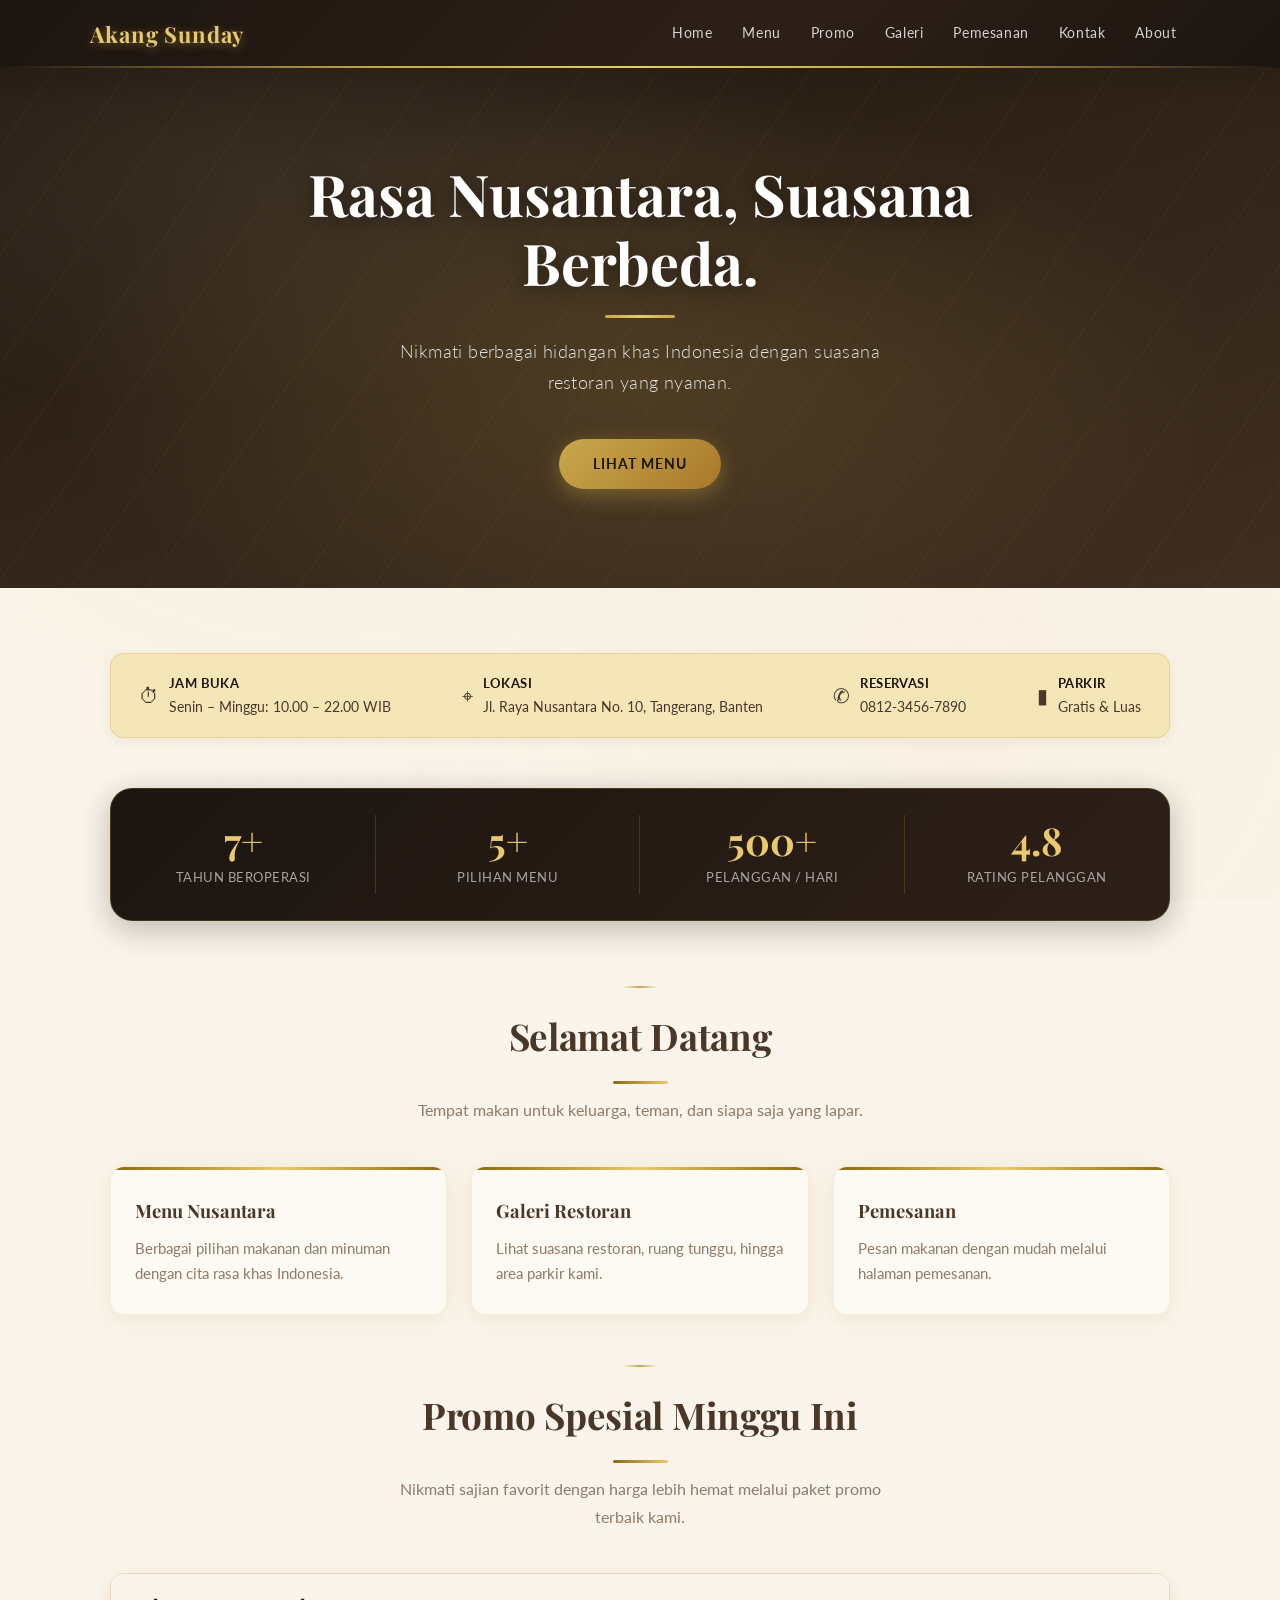
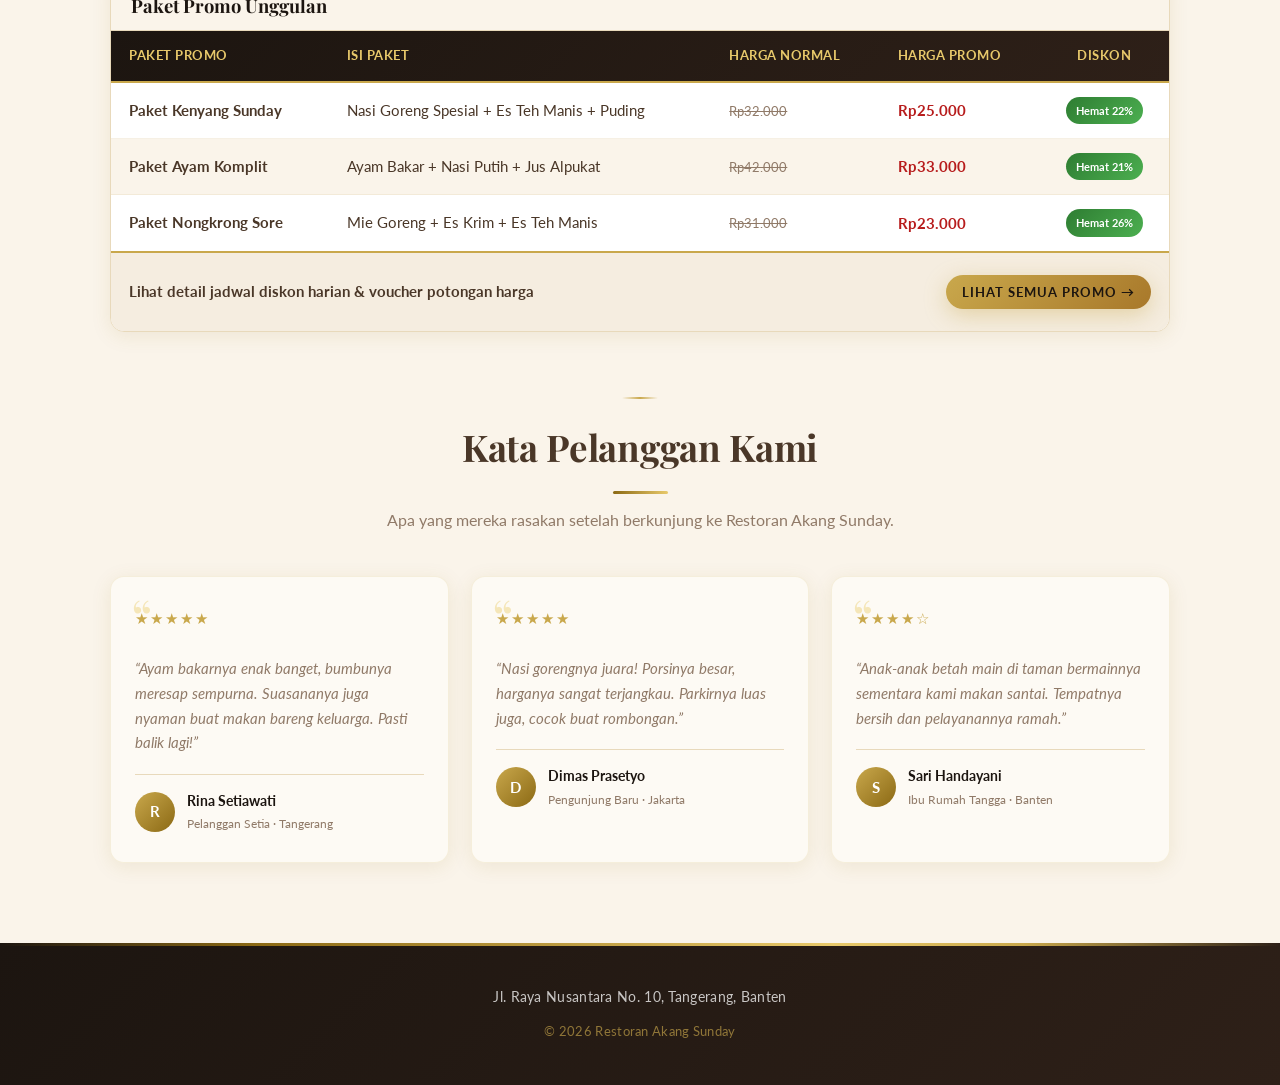
==== commit 83cd28d4: "penggunaan tabel" ====
--- a/index.html
+++ b/index.html
@@ -20,6 +20,7 @@
         <div class="nav-menu">
             <a href="index.html">Home</a>
             <a href="menu.html">Menu</a>
+            <a href="promo.html">Promo</a>
             <a href="gallery.html">Galeri</a>
             <a href="pemesanan.html">Pemesanan</a>
             <a href="kontak.html">Kontak</a>
@@ -149,6 +150,62 @@
                 </p>
             </div>
 
+        </div>
+
+        <!-- PROMO SPESIAL SECTION (TABLE LAYOUT) -->
+        <div class="promo-section" style="margin-top: 50px;">
+            <div class="title">
+                <h2>Promo Spesial Minggu Ini</h2>
+                <p>
+                    Nikmati sajian favorit dengan harga lebih hemat melalui paket promo terbaik kami.
+                </p>
+            </div>
+
+            <div class="table-wrapper">
+                <table class="custom-table">
+                    <caption>Paket Promo Unggulan</caption>
+                    <thead>
+                        <tr>
+                            <th>Paket Promo</th>
+                            <th>Isi Paket</th>
+                            <th>Harga Normal</th>
+                            <th>Harga Promo</th>
+                            <th style="text-align: center;">Diskon</th>
+                        </tr>
+                    </thead>
+                    <tbody>
+                        <tr>
+                            <td><strong>Paket Kenyang Sunday</strong></td>
+                            <td>Nasi Goreng Spesial + Es Teh Manis + Puding</td>
+                            <td><span class="price-old">Rp32.000</span></td>
+                            <td><span class="price-new">Rp25.000</span></td>
+                            <td style="text-align: center;"><span class="badge-discount">Hemat 22%</span></td>
+                        </tr>
+                        <tr>
+                            <td><strong>Paket Ayam Komplit</strong></td>
+                            <td>Ayam Bakar + Nasi Putih + Jus Alpukat</td>
+                            <td><span class="price-old">Rp42.000</span></td>
+                            <td><span class="price-new">Rp33.000</span></td>
+                            <td style="text-align: center;"><span class="badge-discount">Hemat 21%</span></td>
+                        </tr>
+                        <tr>
+                            <td><strong>Paket Nongkrong Sore</strong></td>
+                            <td>Mie Goreng + Es Krim + Es Teh Manis</td>
+                            <td><span class="price-old">Rp31.000</span></td>
+                            <td><span class="price-new">Rp23.000</span></td>
+                            <td style="text-align: center;"><span class="badge-discount">Hemat 26%</span></td>
+                        </tr>
+                    </tbody>
+                    <tfoot>
+                        <tr>
+                            <td colspan="3">Lihat detail jadwal diskon harian &amp; voucher potongan harga</td>
+                            <td colspan="2" style="text-align: right;">
+                                <a href="promo.html" class="button" style="padding: 6px 16px; font-size: 13px;">Lihat Semua Promo &rarr;</a>
+                            </td>
+                        </tr>
+                    </tfoot>
+                </table>
+            </div>
         </div>
 
         <!-- TESTIMONI -->
--- a/style.css
+++ b/style.css
@@ -1077,6 +1077,149 @@
     padding: 14px 40px;
 }
 
+/* === TABLE STYLES & PROMOTION === */
+.table-wrapper {
+    width: 100%;
+    overflow-x: auto;
+    margin: 25px 0 35px 0;
+    border-radius: var(--radius-md);
+    box-shadow: 0 4px 20px var(--shadow-lembut);
+    background: #fff;
+    border: 1px solid var(--krem-gelap);
+}
+
+.custom-table {
+    width: 100%;
+    border-collapse: collapse;
+    font-size: 14.5px;
+    text-align: left;
+    min-width: 600px;
+}
+
+.custom-table caption {
+    caption-side: top;
+    text-align: left;
+    font-family: 'Playfair Display', serif;
+    font-size: 1.15rem;
+    font-weight: 700;
+    color: var(--teks-gelap);
+    padding: 16px 20px 8px;
+    background: var(--krem-muda);
+    border-bottom: 1px solid var(--krem-gelap);
+}
+
+.custom-table thead tr {
+    background: linear-gradient(135deg, #1c1510 0%, #2e2018 100%);
+    color: var(--emas-muda);
+}
+
+.custom-table th {
+    padding: 14px 18px;
+    font-weight: 700;
+    letter-spacing: 0.5px;
+    text-transform: uppercase;
+    font-size: 12.5px;
+    border-bottom: 2px solid var(--emas);
+}
+
+.custom-table td {
+    padding: 14px 18px;
+    border-bottom: 1px solid rgba(232, 217, 187, 0.4);
+    color: var(--teks-sedang);
+    vertical-align: middle;
+}
+
+.custom-table tbody tr {
+    transition: var(--transition);
+}
+
+.custom-table tbody tr:nth-child(even) {
+    background-color: var(--krem-muda);
+}
+
+.custom-table tbody tr:hover {
+    background-color: rgba(201, 168, 76, 0.10);
+}
+
+.custom-table tfoot {
+    background: var(--krem);
+    font-weight: bold;
+    color: var(--teks-gelap);
+}
+
+.custom-table tfoot td {
+    border-top: 2px solid var(--emas);
+    border-bottom: none;
+}
+
+/* Badges & Price formatting */
+.badge-promo {
+    display: inline-block;
+    padding: 4px 10px;
+    font-size: 11px;
+    font-weight: 700;
+    text-transform: uppercase;
+    border-radius: 20px;
+    background: linear-gradient(135deg, #e65100, #ff9800);
+    color: #fff;
+    letter-spacing: 0.5px;
+}
+
+.badge-discount {
+    display: inline-block;
+    padding: 4px 10px;
+    font-size: 11px;
+    font-weight: 700;
+    border-radius: 20px;
+    background: linear-gradient(135deg, #2e7d32, #4caf50);
+    color: #fff;
+}
+
+.badge-gold {
+    display: inline-block;
+    padding: 4px 10px;
+    font-size: 11px;
+    font-weight: 700;
+    border-radius: 20px;
+    background: linear-gradient(135deg, var(--emas-gelap), var(--emas));
+    color: #fff;
+}
+
+.price-old {
+    text-decoration: line-through;
+    color: var(--teks-ringan);
+    font-size: 13px;
+    margin-right: 6px;
+}
+
+.price-new {
+    color: #b71c1c;
+    font-weight: 700;
+    font-size: 15px;
+}
+
+.promo-highlight-card {
+    background: linear-gradient(135deg, #ffffff 0%, var(--krem-muda) 100%);
+    border: 1px solid var(--emas-pucat);
+    border-left: 4px solid var(--emas);
+    border-radius: var(--radius-md);
+    padding: 20px 24px;
+    margin: 25px 0;
+    box-shadow: 0 4px 15px var(--shadow-lembut);
+}
+
+/* Table layout helper */
+.layout-table {
+    width: 100%;
+    border-collapse: separate;
+    border-spacing: 15px;
+}
+
+.layout-table td {
+    vertical-align: top;
+    padding: 0;
+}
+
 /* === RESPONSIVE — MOBILE === */
 @media (max-width: 768px) {
 
